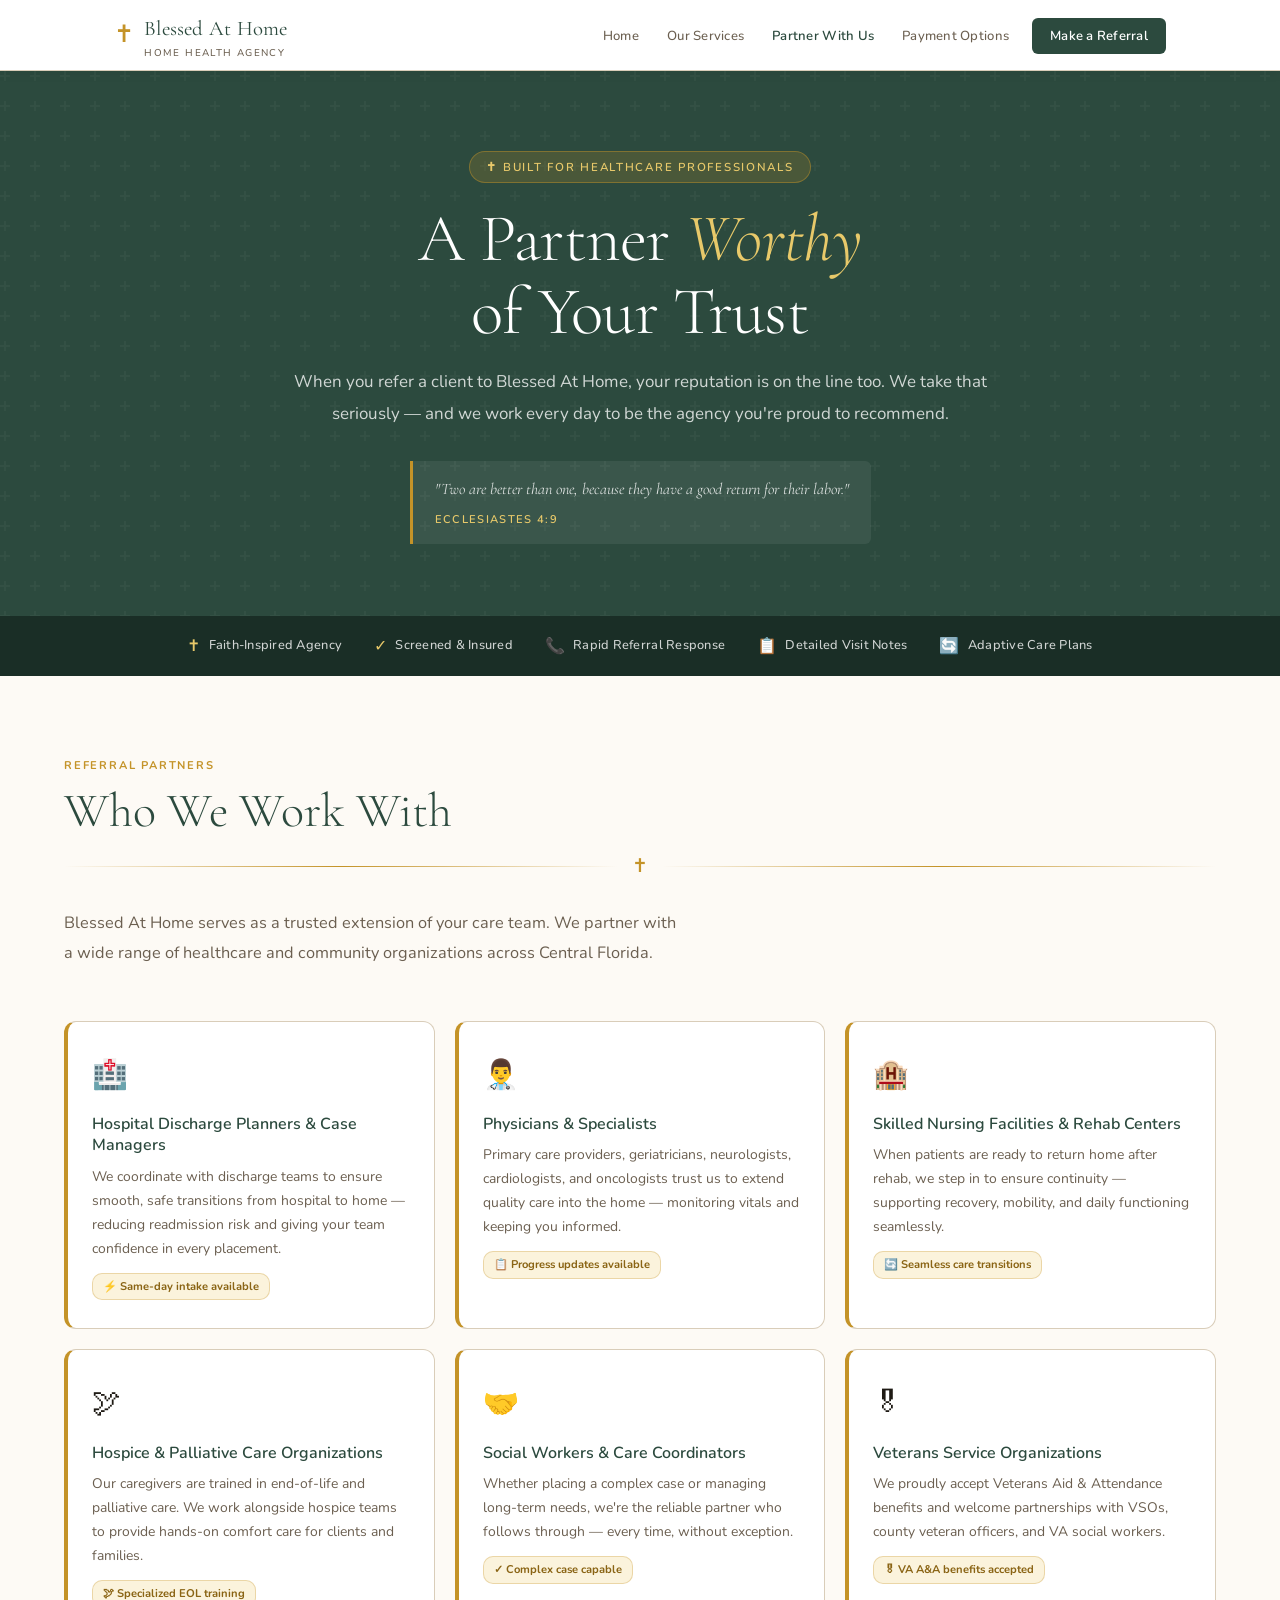
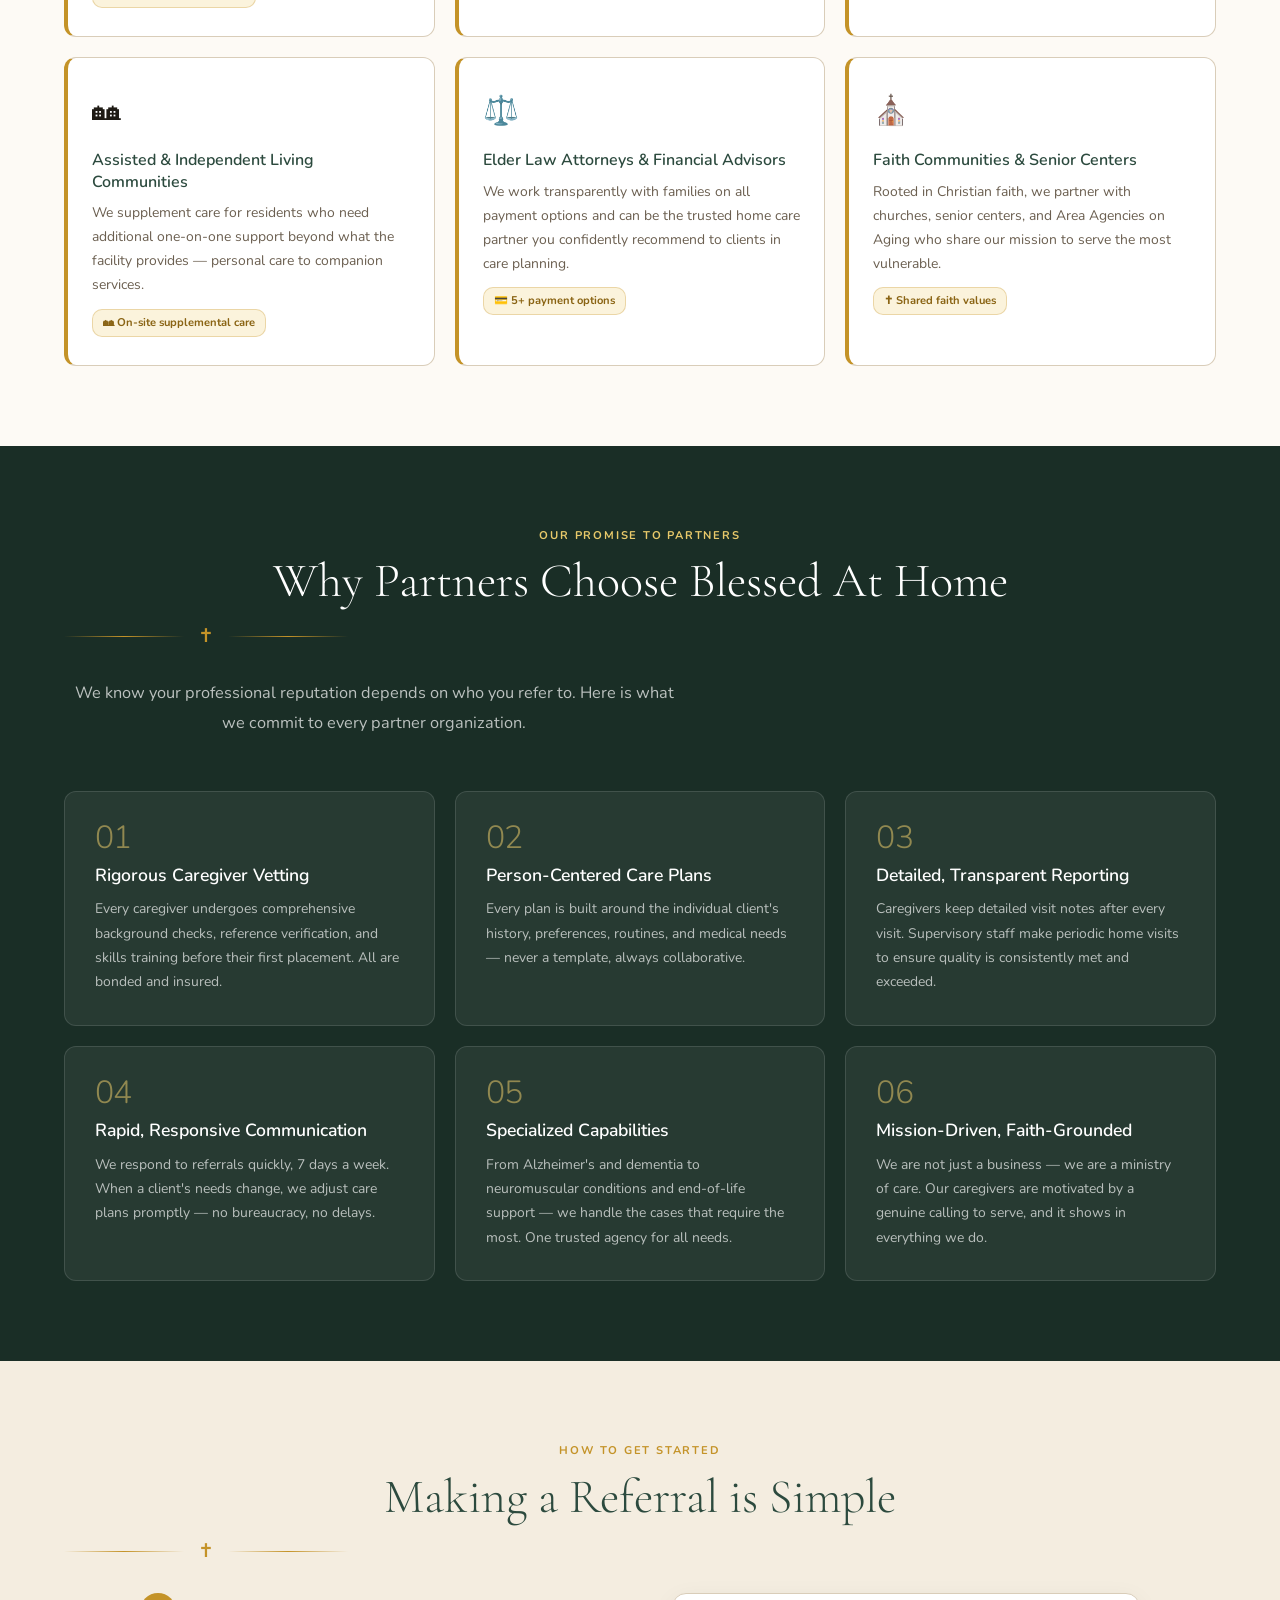
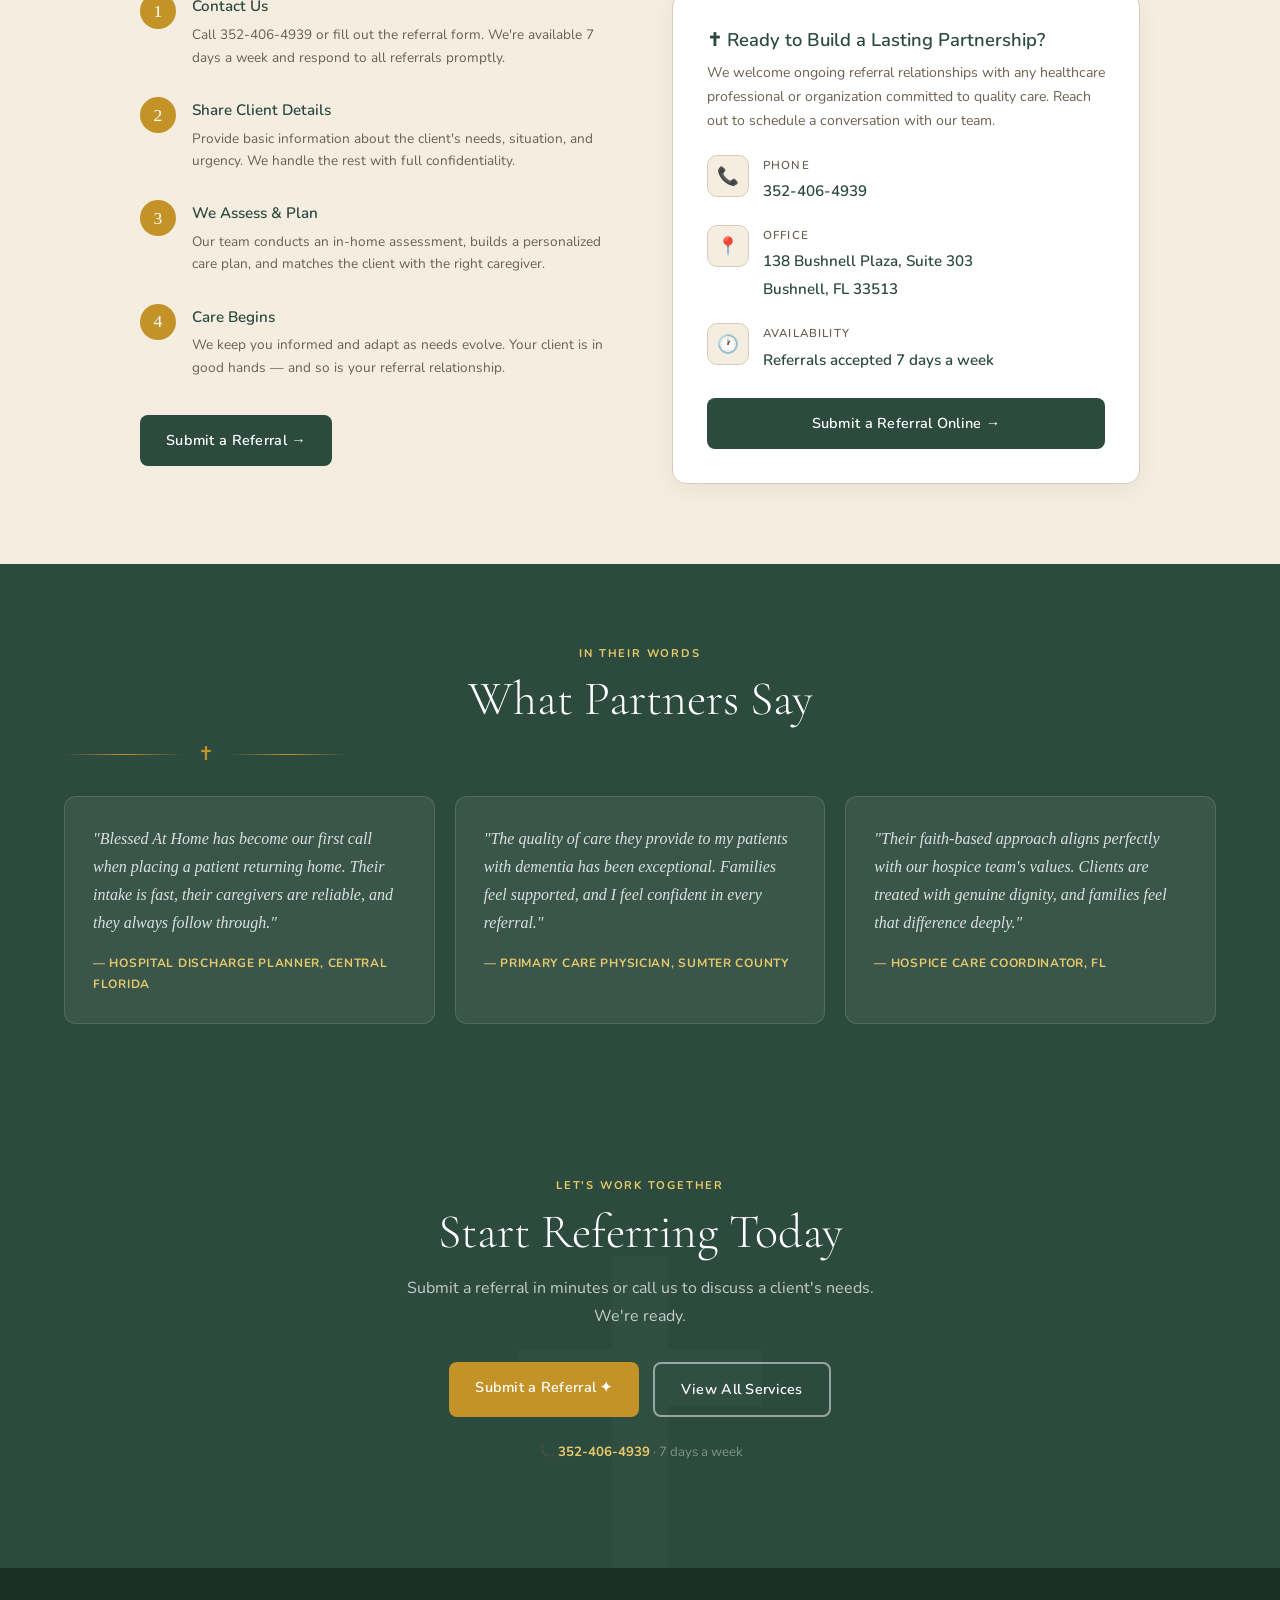
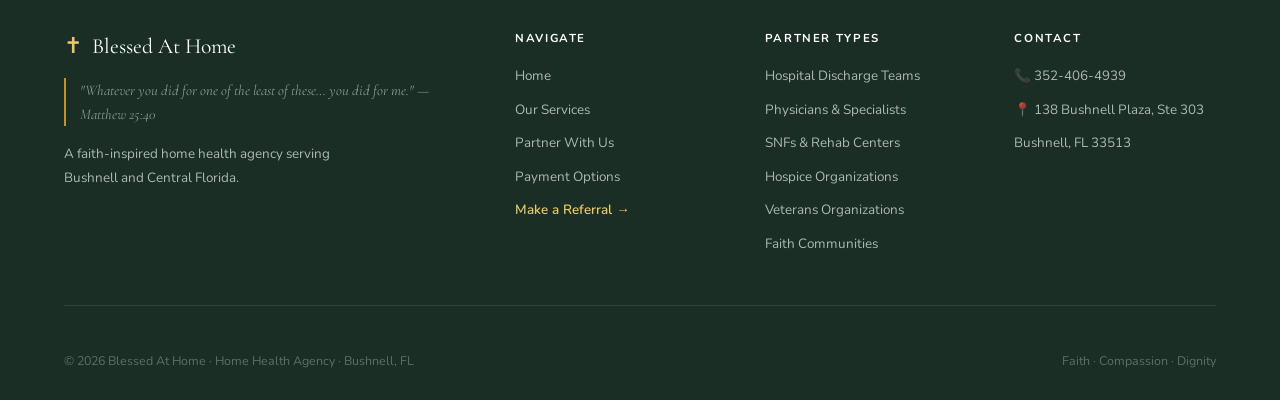
==== partners.html @ 4eb8cc17 "Initial commit — Blessed At Home B2B website 5-page faith-inspired home health agency site with shar" ====
<!DOCTYPE html>
<html lang="en">
<head>
  <meta charset="UTF-8" />
  <meta name="viewport" content="width=device-width, initial-scale=1.0" />
  <title>Partner With Us | Blessed At Home</title>
  <link rel="stylesheet" href="site.css" />
  <style>
    .partner-grid {
      display: grid;
      grid-template-columns: repeat(auto-fill, minmax(280px, 1fr));
      gap: 20px;
      max-width: 1180px;
      margin: 0 auto;
    }
    .partner-card {
      background: var(--white);
      border-radius: 12px;
      padding: 28px 24px;
      border: 1px solid var(--border);
      border-left: 4px solid var(--gold);
      transition: border-color 0.2s, box-shadow 0.25s, transform 0.18s;
    }
    .partner-card:hover {
      border-left-color: var(--forest);
      box-shadow: 0 10px 30px rgba(44,74,62,0.1);
      transform: translateY(-2px);
    }
    .partner-card .pt-icon { font-size: 1.8rem; margin-bottom: 14px; }
    .partner-card h3 { color: var(--forest); margin-bottom: 8px; font-size: 1rem; font-family: 'Nunito', sans-serif; font-weight: 600; }
    .partner-card p { font-size: 0.87rem; color: var(--muted); line-height: 1.72; }
    .partner-card .badge {
      display: inline-block;
      background: var(--gold-bg);
      border: 1px solid rgba(196,147,40,0.3);
      color: #8a6414;
      font-size: 0.7rem;
      font-weight: 700;
      padding: 3px 10px;
      border-radius: 10px;
      margin-top: 12px;
      font-family: 'Nunito', sans-serif;
    }
    .promise-grid {
      display: grid;
      grid-template-columns: repeat(auto-fill, minmax(280px, 1fr));
      gap: 20px;
      max-width: 1180px;
      margin: 0 auto;
    }
    .how-layout {
      display: grid;
      grid-template-columns: 1fr 1fr;
      gap: 64px;
      align-items: start;
      max-width: 1000px;
      margin: 0 auto;
    }
    .how-step {
      display: flex;
      gap: 16px;
      margin-bottom: 28px;
    }
    .step-num {
      width: 36px;
      height: 36px;
      background: var(--gold);
      border-radius: 50%;
      display: flex;
      align-items: center;
      justify-content: center;
      font-family: 'Playfair Display', serif;
      font-size: 1.1rem;
      color: var(--white);
      flex-shrink: 0;
    }
    .how-step h4 { font-family: 'Nunito', sans-serif; color: var(--forest); font-size: 0.95rem; font-weight: 600; margin-bottom: 4px; }
    .how-step p { font-size: 0.85rem; color: var(--muted); line-height: 1.65; }
    .contact-panel {
      background: var(--white);
      border-radius: 14px;
      padding: 34px;
      border: 1px solid var(--border);
      box-shadow: 0 6px 24px rgba(30,26,20,0.06);
    }
    .contact-panel h3 { color: var(--forest); font-size: 1.15rem; margin-bottom: 8px; }
    .contact-panel p { font-size: 0.88rem; color: var(--muted); margin-bottom: 22px; line-height: 1.7; }
    .testimonial-grid {
      display: grid;
      grid-template-columns: repeat(auto-fill, minmax(290px, 1fr));
      gap: 20px;
      max-width: 1180px;
      margin: 0 auto;
    }
    .t-card {
      background: rgba(255,255,255,0.07);
      border: 1px solid rgba(255,255,255,0.12);
      border-radius: 12px;
      padding: 28px;
    }
    .t-card .t-quote {
      font-family: 'Playfair Display', serif;
      font-style: italic;
      font-size: 1rem;
      color: rgba(255,255,255,0.82);
      line-height: 1.75;
      margin-bottom: 16px;
    }
    .t-card .t-attr { font-size: 0.75rem; color: var(--gold-lt); font-weight: 700; letter-spacing: 0.06em; text-transform: uppercase; font-family: 'Nunito', sans-serif; }
    @media(max-width:720px){ .how-layout { grid-template-columns: 1fr; gap: 36px; } }
    @media(max-width:680px){
      .partner-grid { grid-template-columns: 1fr; }
      .promise-grid { grid-template-columns: 1fr; }
      .testimonial-grid { grid-template-columns: 1fr; }
      .contact-panel { padding: 24px 20px; }
    }
  </style>
</head>
<body>

<nav class="site-nav">
  <div class="nav-inner">
    <a href="index.html" class="nav-logo">
      <span class="cross-mark">✝</span>
      <div>Blessed At Home<span class="logo-tagline">Home Health Agency</span></div>
    </a>
    <ul class="nav-links" id="navMenu">
      <li><a href="index.html">Home</a></li>
      <li><a href="services.html">Our Services</a></li>
      <li><a href="partners.html" class="active">Partner With Us</a></li>
      <li><a href="payment.html">Payment Options</a></li>
      <li><a href="referral.html" class="nav-cta">Make a Referral</a></li>
    </ul>
    <button class="nav-toggle" id="navToggle" aria-label="Toggle menu">
      <span></span><span></span><span></span>
    </button>
  </div>
</nav>
<script>
  document.getElementById('navToggle').addEventListener('click', function() {
    var menu = document.getElementById('navMenu');
    menu.classList.toggle('mobile-open');
    this.classList.toggle('open');
    document.body.style.overflow = menu.classList.contains('mobile-open') ? 'hidden' : '';
  });
</script>

<div class="page-hero">
  <div class="page-hero-inner">
    <div class="eyebrow">✝ Built for Healthcare Professionals</div>
    <h1>A Partner <em>Worthy</em><br/>of Your Trust</h1>
    <p class="lead">When you refer a client to Blessed At Home, your reputation is on the line too. We take that seriously — and we work every day to be the agency you're proud to recommend.</p>
    <div class="hero-scripture">
      "Two are better than one, because they have a good return for their labor."
      <cite>Ecclesiastes 4:9</cite>
    </div>
  </div>
</div>

<div class="trust-bar">
  <div class="trust-item"><span class="trust-dot">✝</span> Faith-Inspired Agency</div>
  <div class="trust-item"><span class="trust-dot">✓</span> Screened &amp; Insured</div>
  <div class="trust-item"><span class="trust-dot">📞</span> Rapid Referral Response</div>
  <div class="trust-item"><span class="trust-dot">📋</span> Detailed Visit Notes</div>
  <div class="trust-item"><span class="trust-dot">🔄</span> Adaptive Care Plans</div>
</div>

<!-- WHO WE PARTNER WITH -->
<section class="section section-cream">
  <div class="section-inner" style="max-width:1180px;margin:0 auto;">
    <div class="eyebrow-label">Referral Partners</div>
    <h2 style="color:var(--forest)">Who We Work With</h2>
    <div class="faith-rule"><span>✝</span></div>
    <p class="section-intro">Blessed At Home serves as a trusted extension of your care team. We partner with a wide range of healthcare and community organizations across Central Florida.</p>
  </div>
  <div class="partner-grid">
    <div class="partner-card">
      <div class="pt-icon">🏥</div>
      <h3>Hospital Discharge Planners &amp; Case Managers</h3>
      <p>We coordinate with discharge teams to ensure smooth, safe transitions from hospital to home — reducing readmission risk and giving your team confidence in every placement.</p>
      <span class="badge">⚡ Same-day intake available</span>
    </div>
    <div class="partner-card">
      <div class="pt-icon">👨‍⚕️</div>
      <h3>Physicians &amp; Specialists</h3>
      <p>Primary care providers, geriatricians, neurologists, cardiologists, and oncologists trust us to extend quality care into the home — monitoring vitals and keeping you informed.</p>
      <span class="badge">📋 Progress updates available</span>
    </div>
    <div class="partner-card">
      <div class="pt-icon">🏨</div>
      <h3>Skilled Nursing Facilities &amp; Rehab Centers</h3>
      <p>When patients are ready to return home after rehab, we step in to ensure continuity — supporting recovery, mobility, and daily functioning seamlessly.</p>
      <span class="badge">🔄 Seamless care transitions</span>
    </div>
    <div class="partner-card">
      <div class="pt-icon">🕊</div>
      <h3>Hospice &amp; Palliative Care Organizations</h3>
      <p>Our caregivers are trained in end-of-life and palliative care. We work alongside hospice teams to provide hands-on comfort care for clients and families.</p>
      <span class="badge">🕊 Specialized EOL training</span>
    </div>
    <div class="partner-card">
      <div class="pt-icon">🤝</div>
      <h3>Social Workers &amp; Care Coordinators</h3>
      <p>Whether placing a complex case or managing long-term needs, we're the reliable partner who follows through — every time, without exception.</p>
      <span class="badge">✓ Complex case capable</span>
    </div>
    <div class="partner-card">
      <div class="pt-icon">🎖</div>
      <h3>Veterans Service Organizations</h3>
      <p>We proudly accept Veterans Aid &amp; Attendance benefits and welcome partnerships with VSOs, county veteran officers, and VA social workers.</p>
      <span class="badge">🎖 VA A&amp;A benefits accepted</span>
    </div>
    <div class="partner-card">
      <div class="pt-icon">🏘</div>
      <h3>Assisted &amp; Independent Living Communities</h3>
      <p>We supplement care for residents who need additional one-on-one support beyond what the facility provides — personal care to companion services.</p>
      <span class="badge">🏘 On-site supplemental care</span>
    </div>
    <div class="partner-card">
      <div class="pt-icon">⚖️</div>
      <h3>Elder Law Attorneys &amp; Financial Advisors</h3>
      <p>We work transparently with families on all payment options and can be the trusted home care partner you confidently recommend to clients in care planning.</p>
      <span class="badge">💳 5+ payment options</span>
    </div>
    <div class="partner-card">
      <div class="pt-icon">⛪</div>
      <h3>Faith Communities &amp; Senior Centers</h3>
      <p>Rooted in Christian faith, we partner with churches, senior centers, and Area Agencies on Aging who share our mission to serve the most vulnerable.</p>
      <span class="badge">✝ Shared faith values</span>
    </div>
  </div>
</section>

<!-- WHY PARTNER -->
<section class="section section-dark">
  <div class="section-inner">
    <div class="eyebrow-label center">Our Promise to Partners</div>
    <h2 style="text-align:center;">Why Partners Choose Blessed At Home</h2>
    <div class="faith-rule center"><span>✝</span></div>
    <p class="section-intro center">We know your professional reputation depends on who you refer to. Here is what we commit to every partner organization.</p>
    <div class="promise-grid">
      <div class="dark-card"><div class="num">01</div><h3>Rigorous Caregiver Vetting</h3><p>Every caregiver undergoes comprehensive background checks, reference verification, and skills training before their first placement. All are bonded and insured.</p></div>
      <div class="dark-card"><div class="num">02</div><h3>Person-Centered Care Plans</h3><p>Every plan is built around the individual client's history, preferences, routines, and medical needs — never a template, always collaborative.</p></div>
      <div class="dark-card"><div class="num">03</div><h3>Detailed, Transparent Reporting</h3><p>Caregivers keep detailed visit notes after every visit. Supervisory staff make periodic home visits to ensure quality is consistently met and exceeded.</p></div>
      <div class="dark-card"><div class="num">04</div><h3>Rapid, Responsive Communication</h3><p>We respond to referrals quickly, 7 days a week. When a client's needs change, we adjust care plans promptly — no bureaucracy, no delays.</p></div>
      <div class="dark-card"><div class="num">05</div><h3>Specialized Capabilities</h3><p>From Alzheimer's and dementia to neuromuscular conditions and end-of-life support — we handle the cases that require the most. One trusted agency for all needs.</p></div>
      <div class="dark-card"><div class="num">06</div><h3>Mission-Driven, Faith-Grounded</h3><p>We are not just a business — we are a ministry of care. Our caregivers are motivated by a genuine calling to serve, and it shows in everything we do.</p></div>
    </div>
  </div>
</section>

<!-- HOW TO GET STARTED -->
<section class="section section-linen">
  <div class="section-inner">
    <div class="eyebrow-label center">How to Get Started</div>
    <h2 style="color:var(--forest);text-align:center;">Making a Referral is Simple</h2>
    <div class="faith-rule center"><span>✝</span></div>
    <div class="how-layout">
      <div>
        <div class="how-step">
          <div class="step-num">1</div>
          <div><h4>Contact Us</h4><p>Call 352-406-4939 or fill out the referral form. We're available 7 days a week and respond to all referrals promptly.</p></div>
        </div>
        <div class="how-step">
          <div class="step-num">2</div>
          <div><h4>Share Client Details</h4><p>Provide basic information about the client's needs, situation, and urgency. We handle the rest with full confidentiality.</p></div>
        </div>
        <div class="how-step">
          <div class="step-num">3</div>
          <div><h4>We Assess &amp; Plan</h4><p>Our team conducts an in-home assessment, builds a personalized care plan, and matches the client with the right caregiver.</p></div>
        </div>
        <div class="how-step">
          <div class="step-num">4</div>
          <div><h4>Care Begins</h4><p>We keep you informed and adapt as needs evolve. Your client is in good hands — and so is your referral relationship.</p></div>
        </div>
        <a href="referral.html" class="btn btn-forest" style="margin-top:8px;">Submit a Referral →</a>
      </div>
      <div class="contact-panel">
        <h3>✝ Ready to Build a Lasting Partnership?</h3>
        <p>We welcome ongoing referral relationships with any healthcare professional or organization committed to quality care. Reach out to schedule a conversation with our team.</p>
        <div class="contact-detail">
          <div class="contact-icon">📞</div>
          <div><strong>Phone</strong><span>352-406-4939</span></div>
        </div>
        <div class="contact-detail">
          <div class="contact-icon">📍</div>
          <div><strong>Office</strong><span>138 Bushnell Plaza, Suite 303<br/>Bushnell, FL 33513</span></div>
        </div>
        <div class="contact-detail">
          <div class="contact-icon">🕐</div>
          <div><strong>Availability</strong><span>Referrals accepted 7 days a week</span></div>
        </div>
        <div style="margin-top:24px;">
          <a href="referral.html" class="btn btn-forest" style="width:100%;text-align:center;display:block;">Submit a Referral Online →</a>
        </div>
      </div>
    </div>
  </div>
</section>

<!-- TESTIMONIALS -->
<section class="section section-forest">
  <div class="section-inner">
    <div class="eyebrow-label center">In Their Words</div>
    <h2 style="text-align:center;">What Partners Say</h2>
    <div class="faith-rule center"><span>✝</span></div>
    <div class="testimonial-grid">
      <div class="t-card">
        <div class="t-quote">"Blessed At Home has become our first call when placing a patient returning home. Their intake is fast, their caregivers are reliable, and they always follow through."</div>
        <div class="t-attr">— Hospital Discharge Planner, Central Florida</div>
      </div>
      <div class="t-card">
        <div class="t-quote">"The quality of care they provide to my patients with dementia has been exceptional. Families feel supported, and I feel confident in every referral."</div>
        <div class="t-attr">— Primary Care Physician, Sumter County</div>
      </div>
      <div class="t-card">
        <div class="t-quote">"Their faith-based approach aligns perfectly with our hospice team's values. Clients are treated with genuine dignity, and families feel that difference deeply."</div>
        <div class="t-attr">— Hospice Care Coordinator, FL</div>
      </div>
    </div>
  </div>
</section>

<div class="cta-banner">
  <div class="eyebrow-label">Let's Work Together</div>
  <h2>Start Referring Today</h2>
  <p>Submit a referral in minutes or call us to discuss a client's needs. We're ready.</p>
  <div class="cta-actions">
    <a href="referral.html" class="btn btn-gold">Submit a Referral ✦</a>
    <a href="services.html" class="btn btn-outline-white">View All Services</a>
  </div>
  <p style="color:rgba(255,255,255,0.4);font-size:0.83rem;margin-top:24px;position:relative;">📞 <strong style="color:var(--gold-lt);">352-406-4939</strong> · 7 days a week</p>
</div>

<footer class="site-footer">
  <div class="footer-inner">
    <div class="footer-top">
      <div class="footer-brand">
        <div class="logo"><span class="cross">✝</span> Blessed At Home</div>
        <div class="footer-verse">"Whatever you did for one of the least of these… you did for me." — Matthew 25:40</div>
        <p>A faith-inspired home health agency serving Bushnell and Central Florida.</p>
      </div>
      <div class="footer-col"><h4>Navigate</h4><ul>
        <li><a href="index.html">Home</a></li><li><a href="services.html">Our Services</a></li>
        <li><a href="partners.html">Partner With Us</a></li><li><a href="payment.html">Payment Options</a></li>
        <li><a href="referral.html" class="highlight">Make a Referral →</a></li>
      </ul></div>
      <div class="footer-col"><h4>Partner Types</h4><ul>
        <li>Hospital Discharge Teams</li><li>Physicians &amp; Specialists</li>
        <li>SNFs &amp; Rehab Centers</li><li>Hospice Organizations</li>
        <li>Veterans Organizations</li><li>Faith Communities</li>
      </ul></div>
      <div class="footer-col"><h4>Contact</h4><ul>
        <li>📞 352-406-4939</li><li>📍 138 Bushnell Plaza, Ste 303</li><li>Bushnell, FL 33513</li>
      </ul></div>
    </div>
    <div class="footer-bottom">
      <span>© 2026 Blessed At Home · Home Health Agency · Bushnell, FL</span>
      <span>Faith · Compassion · Dignity</span>
    </div>
  </div>
</footer>
</body>
</html>
---- site.css ----
/* ═══════════════════════════════════════════
   BLESSED AT HOME — Redesigned Stylesheet
   Warm · Faith-Inspired · Inviting
═══════════════════════════════════════════ */

@import url('https://fonts.googleapis.com/css2?family=Cormorant+Garamond:ital,wght@0,300;0,400;0,500;0,600;1,300;1,400;1,500&family=Nunito:wght@300;400;500;600;700&display=swap');

/* ── Palette ── */
:root {
  --forest:   #2C4A3E;   /* deep sage green – primary */
  --forest-dk:#1A2E26;   /* darker forest */
  --forest-lt:#3D6456;   /* lighter forest */
  --gold:     #C49328;   /* warm gold */
  --gold-lt:  #E8C96A;   /* light gold */
  --gold-bg:  #FBF3DC;   /* gold tint bg */
  --cream:    #FDFAF5;   /* warm white */
  --linen:    #F4EDE0;   /* warm linen */
  --sand:     #EAE0D0;   /* warm sand */
  --text:     #1E1A14;   /* warm near-black */
  --muted:    #6B5F50;   /* warm muted brown */
  --border:   #D9CDB9;   /* warm border */
  --white:    #FFFFFF;
}

/* ── Reset ── */
*, *::before, *::after { box-sizing: border-box; margin: 0; padding: 0; }
html { scroll-behavior: smooth; }
body {
  font-family: 'Nunito', 'Helvetica Neue', Arial, sans-serif;
  color: var(--text);
  background: var(--cream);
  line-height: 1.75;
  -webkit-font-smoothing: antialiased;
}
a { text-decoration: none; color: inherit; }
img { max-width: 100%; display: block; }
ul { list-style: none; }

/* ── Type Scale ── */
.serif, h1, h2, h3.serif {
  font-family: 'Cormorant Garamond', 'Georgia', serif;
  font-weight: 300;
  font-feature-settings: "liga" 1, "kern" 1;
}
h1 { font-size: clamp(2.6rem, 5.5vw, 4.2rem); line-height: 1.08; letter-spacing: -0.01em; }
h2 { font-size: clamp(2rem, 3.8vw, 3rem); line-height: 1.12; }
h3 { font-size: 1.1rem; font-weight: 600; line-height: 1.35; }

/* ── Faith Divider ── */
.faith-rule {
  display: flex;
  align-items: center;
  gap: 14px;
  margin: 18px 0 32px;
}
.faith-rule::before,
.faith-rule::after {
  content: '';
  flex: 1;
  height: 1px;
  background: linear-gradient(to right, transparent, var(--gold), transparent);
}
.faith-rule.center::before,
.faith-rule.center::after {
  max-width: 120px;
}
.faith-rule span {
  font-family: 'Cormorant Garamond', serif;
  color: var(--gold);
  font-size: 1.2rem;
  line-height: 1;
  flex-shrink: 0;
}

/* ══════════════════════════════════════
   NAVIGATION
══════════════════════════════════════ */
.site-nav {
  position: sticky;
  top: 0;
  z-index: 200;
  background: var(--white);
  border-bottom: 1px solid var(--border);
  box-shadow: 0 1px 12px rgba(30,26,20,0.08);
}
.nav-inner {
  max-width: 1180px;
  margin: 0 auto;
  padding: 0 5%;
  height: 70px;
  display: flex;
  align-items: center;
  justify-content: space-between;
}
.nav-logo {
  display: flex;
  align-items: center;
  gap: 10px;
  font-family: 'Cormorant Garamond', serif;
  font-size: 1.3rem;
  color: var(--forest);
  letter-spacing: 0.01em;
}
.nav-logo .cross-mark {
  color: var(--gold);
  font-size: 1.5rem;
  line-height: 1;
}
.nav-logo .logo-tagline {
  display: block;
  font-family: 'Nunito', sans-serif;
  font-size: 0.62rem;
  font-weight: 500;
  color: var(--muted);
  letter-spacing: 0.14em;
  text-transform: uppercase;
  line-height: 1;
  margin-top: 2px;
}
.nav-links {
  display: flex;
  align-items: center;
  gap: 2px;
}
.nav-links a {
  font-family: 'Nunito', sans-serif;
  font-size: 0.82rem;
  font-weight: 500;
  color: var(--muted);
  letter-spacing: 0.02em;
  padding: 8px 13px;
  border-radius: 6px;
  transition: color 0.2s, background 0.2s;
}
.nav-links a:hover { color: var(--forest); background: var(--linen); }
.nav-links a.active { color: var(--forest); font-weight: 600; }
.nav-cta {
  background: var(--forest) !important;
  color: var(--white) !important;
  padding: 9px 18px !important;
  border-radius: 6px !important;
  margin-left: 8px;
  font-weight: 600 !important;
}
.nav-cta:hover { background: var(--forest-dk) !important; }

/* ══════════════════════════════════════
   PAGE HEROES
══════════════════════════════════════ */
.page-hero {
  background: var(--forest);
  color: var(--white);
  padding: 80px 5% 72px;
  text-align: center;
  position: relative;
  overflow: hidden;
}
.page-hero::after {
  content: '';
  position: absolute;
  inset: 0;
  background: url("data:image/svg+xml,%3Csvg width='60' height='60' viewBox='0 0 60 60' xmlns='http://www.w3.org/2000/svg'%3E%3Cg fill='none' fill-rule='evenodd'%3E%3Cg fill='%23ffffff' fill-opacity='0.03'%3E%3Cpath d='M36 34v-4h-2v4h-4v2h4v4h2v-4h4v-2h-4zm0-30V0h-2v4h-4v2h4v4h2V6h4V4h-4zM6 34v-4H4v4H0v2h4v4h2v-4h4v-2H6zM6 4V0H4v4H0v2h4v4h2V6h4V4H6z'/%3E%3C/g%3E%3C/g%3E%3C/svg%3E");
  pointer-events: none;
}
.page-hero-inner { position: relative; z-index: 1; max-width: 760px; margin: 0 auto; }
.page-hero .eyebrow {
  display: inline-block;
  background: rgba(196,147,40,0.2);
  border: 1px solid rgba(196,147,40,0.45);
  color: var(--gold-lt);
  font-family: 'Nunito', sans-serif;
  font-size: 0.72rem;
  font-weight: 600;
  letter-spacing: 0.15em;
  text-transform: uppercase;
  padding: 5px 16px;
  border-radius: 20px;
  margin-bottom: 20px;
}
.page-hero h1 { color: var(--white); margin-bottom: 18px; }
.page-hero h1 em { font-style: italic; color: var(--gold-lt); }
.page-hero .lead {
  font-size: 1.06rem;
  color: rgba(255,255,255,0.78);
  line-height: 1.85;
  margin-bottom: 32px;
}
.hero-scripture {
  display: inline-block;
  background: rgba(255,255,255,0.07);
  border-left: 3px solid var(--gold);
  padding: 14px 22px;
  border-radius: 0 6px 6px 0;
  font-family: 'Cormorant Garamond', serif;
  font-style: italic;
  font-size: 1rem;
  color: rgba(255,255,255,0.82);
  text-align: left;
  max-width: 520px;
  margin: 0 auto;
}
.hero-scripture cite {
  display: block;
  font-style: normal;
  font-family: 'Nunito', sans-serif;
  font-size: 0.7rem;
  font-weight: 600;
  letter-spacing: 0.12em;
  text-transform: uppercase;
  color: var(--gold-lt);
  margin-top: 7px;
}

/* ══════════════════════════════════════
   TRUST BAR
══════════════════════════════════════ */
.trust-bar {
  background: var(--forest-dk);
  padding: 16px 5%;
  display: flex;
  align-items: center;
  justify-content: center;
  gap: 32px;
  flex-wrap: wrap;
}
.trust-item {
  display: flex;
  align-items: center;
  gap: 8px;
  font-family: 'Nunito', sans-serif;
  font-size: 0.8rem;
  font-weight: 500;
  color: rgba(255,255,255,0.8);
  letter-spacing: 0.02em;
}
.trust-dot { color: var(--gold-lt); font-size: 1rem; }

/* ══════════════════════════════════════
   SECTIONS
══════════════════════════════════════ */
.section { padding: 80px 5%; }
.section-inner { max-width: 1180px; margin: 0 auto; }
.section-cream { background: var(--cream); }
.section-linen { background: var(--linen); }
.section-sand  { background: var(--sand); }
.section-forest {
  background: var(--forest);
  color: var(--white);
}
.section-dark {
  background: var(--forest-dk);
  color: var(--white);
}
.section-gold-bg { background: var(--gold-bg); }

.eyebrow-label {
  font-family: 'Nunito', sans-serif;
  font-size: 0.7rem;
  font-weight: 700;
  text-transform: uppercase;
  letter-spacing: 0.16em;
  color: var(--gold);
  margin-bottom: 10px;
}
.section-forest .eyebrow-label,
.section-dark .eyebrow-label { color: var(--gold-lt); }
.section-forest h2 { color: var(--white); }
.section-dark h2 { color: var(--white); }
.section-intro {
  font-size: 1.02rem;
  color: var(--muted);
  max-width: 620px;
  line-height: 1.85;
  margin-bottom: 52px;
}
.section-forest .section-intro,
.section-dark .section-intro { color: rgba(255,255,255,0.7); }
.center { text-align: center; }
.center .section-intro { margin-left: auto; margin-right: auto; }

/* ── Scripture Callout ── */
.scripture-block {
  background: var(--white);
  border-radius: 12px;
  border: 1px solid var(--border);
  border-top: 4px solid var(--gold);
  padding: 40px 44px;
  text-align: center;
  max-width: 680px;
  margin: 0 auto;
  box-shadow: 0 4px 24px rgba(30,26,20,0.05);
}
.scripture-block .qmark {
  font-family: 'Cormorant Garamond', serif;
  font-size: 5rem;
  color: var(--gold);
  opacity: 0.35;
  line-height: 0.6;
  display: block;
  margin-bottom: 16px;
}
.scripture-block blockquote {
  font-family: 'Cormorant Garamond', serif;
  font-size: 1.35rem;
  font-style: italic;
  color: var(--forest);
  line-height: 1.65;
  margin-bottom: 14px;
}
.scripture-block cite {
  font-family: 'Nunito', sans-serif;
  font-size: 0.72rem;
  font-weight: 700;
  letter-spacing: 0.14em;
  text-transform: uppercase;
  color: var(--gold);
}

/* ══════════════════════════════════════
   CARDS
══════════════════════════════════════ */
/* Standard card */
.card {
  background: var(--white);
  border-radius: 12px;
  padding: 28px 24px;
  border: 1px solid var(--border);
  transition: box-shadow 0.25s, transform 0.2s;
}
.card:hover {
  box-shadow: 0 12px 36px rgba(30,26,20,0.1);
  transform: translateY(-3px);
}
.card .card-icon { font-size: 1.7rem; margin-bottom: 16px; }
.card h3 { color: var(--forest); margin-bottom: 10px; }
.card p { font-size: 0.88rem; color: var(--muted); line-height: 1.72; }

/* Feature card with left accent */
.feature-card {
  background: var(--white);
  border-radius: 12px;
  padding: 28px 24px;
  border: 1px solid var(--border);
  border-left: 4px solid var(--gold);
  transition: border-color 0.2s, box-shadow 0.25s, transform 0.2s;
}
.feature-card:hover {
  border-left-color: var(--forest);
  box-shadow: 0 8px 28px rgba(30,26,20,0.09);
  transform: translateY(-2px);
}
.feature-card .card-icon { font-size: 1.5rem; margin-bottom: 14px; }
.feature-card h3 { color: var(--forest); margin-bottom: 8px; font-size: 1rem; }
.feature-card p { font-size: 0.87rem; color: var(--muted); line-height: 1.7; }
.feature-card .tag {
  display: inline-block;
  background: var(--linen);
  color: var(--forest);
  font-size: 0.7rem;
  font-weight: 600;
  padding: 3px 10px;
  border-radius: 10px;
  margin-top: 12px;
  letter-spacing: 0.03em;
}

/* Dark card */
.dark-card {
  background: rgba(255,255,255,0.06);
  border: 1px solid rgba(255,255,255,0.12);
  border-radius: 12px;
  padding: 30px;
}
.dark-card .num {
  font-family: 'Cormorant Garamond', serif;
  font-size: 2.5rem;
  color: var(--gold-lt);
  opacity: 0.4;
  line-height: 1;
  margin-bottom: 10px;
}
.dark-card h3 { color: var(--white); margin-bottom: 10px; }
.dark-card p { font-size: 0.87rem; color: rgba(255,255,255,0.68); line-height: 1.75; }

/* Service tile */
.svc-tile {
  background: var(--white);
  border-radius: 10px;
  padding: 24px 20px;
  border: 1px solid var(--border);
  transition: box-shadow 0.2s, transform 0.2s;
  text-decoration: none;
  display: block;
}
.svc-tile:hover {
  box-shadow: 0 8px 24px rgba(44,74,62,0.12);
  transform: translateY(-2px);
}
.svc-tile .icon { font-size: 1.5rem; margin-bottom: 10px; }
.svc-tile h3 {
  font-family: 'Nunito', sans-serif;
  font-size: 0.88rem;
  font-weight: 600;
  color: var(--forest);
  margin-bottom: 0;
}

/* ══════════════════════════════════════
   PROCESS STEPS
══════════════════════════════════════ */
.process-row {
  display: grid;
  grid-template-columns: repeat(auto-fit, minmax(180px, 1fr));
  gap: 0;
}
.process-step {
  text-align: center;
  padding: 28px 20px;
  position: relative;
}
.process-step::after {
  content: '→';
  position: absolute;
  right: -10px;
  top: 34px;
  font-size: 1.3rem;
  color: var(--gold);
  opacity: 0.6;
}
.process-step:last-child::after { display: none; }
.step-circle {
  width: 60px;
  height: 60px;
  background: var(--forest);
  border: 3px solid var(--gold);
  border-radius: 50%;
  display: flex;
  align-items: center;
  justify-content: center;
  margin: 0 auto 16px;
  font-size: 1.3rem;
  color: var(--white);
}
.process-step h3 { font-family: 'Nunito', sans-serif; font-size: 0.9rem; color: var(--forest); margin-bottom: 7px; }
.process-step p { font-size: 0.82rem; color: var(--muted); line-height: 1.65; }

/* ══════════════════════════════════════
   BUTTONS
══════════════════════════════════════ */
.btn {
  display: inline-block;
  padding: 13px 26px;
  border-radius: 8px;
  font-family: 'Nunito', sans-serif;
  font-size: 0.9rem;
  font-weight: 600;
  letter-spacing: 0.02em;
  transition: all 0.2s;
  cursor: pointer;
  border: none;
}
.btn:hover { transform: translateY(-1px); }
.btn-forest { background: var(--forest); color: var(--white); }
.btn-forest:hover { background: var(--forest-dk); box-shadow: 0 4px 18px rgba(44,74,62,0.35); color: var(--white); }
.btn-gold { background: var(--gold); color: var(--white); }
.btn-gold:hover { background: #a87c20; box-shadow: 0 4px 18px rgba(196,147,40,0.35); color: var(--white); }
.btn-outline-forest {
  border: 2px solid var(--forest);
  color: var(--forest);
  background: transparent;
}
.btn-outline-forest:hover { background: var(--forest); color: var(--white); }
.btn-outline-white {
  border: 2px solid rgba(255,255,255,0.5);
  color: var(--white);
  background: transparent;
}
.btn-outline-white:hover { border-color: var(--white); background: rgba(255,255,255,0.1); }

/* ══════════════════════════════════════
   FORMS
══════════════════════════════════════ */
.form-panel {
  background: var(--white);
  border-radius: 16px;
  padding: 40px;
  border: 1px solid var(--border);
  box-shadow: 0 8px 32px rgba(30,26,20,0.08);
}
.form-panel h3 {
  font-family: 'Cormorant Garamond', serif;
  color: var(--forest);
  font-size: 1.6rem;
  margin-bottom: 6px;
}
.form-sub { font-size: 0.87rem; color: var(--muted); margin-bottom: 28px; }
.form-row { display: grid; grid-template-columns: 1fr 1fr; gap: 16px; }
.form-group { margin-bottom: 18px; }
.form-group label {
  display: block;
  font-family: 'Nunito', sans-serif;
  font-size: 0.73rem;
  font-weight: 700;
  text-transform: uppercase;
  letter-spacing: 0.1em;
  color: var(--forest);
  margin-bottom: 6px;
}
.form-group input,
.form-group select,
.form-group textarea {
  width: 100%;
  padding: 11px 15px;
  border: 1.5px solid var(--border);
  border-radius: 8px;
  font-family: 'Nunito', sans-serif;
  font-size: 0.9rem;
  color: var(--text);
  background: var(--cream);
  outline: none;
  transition: border-color 0.2s, box-shadow 0.2s;
}
.form-group input:focus,
.form-group select:focus,
.form-group textarea:focus {
  border-color: var(--forest);
  box-shadow: 0 0 0 3px rgba(44,74,62,0.1);
}
.form-group textarea { resize: vertical; min-height: 100px; }
.form-section-title {
  font-family: 'Nunito', sans-serif;
  font-size: 0.7rem;
  font-weight: 700;
  text-transform: uppercase;
  letter-spacing: 0.13em;
  color: var(--gold);
  padding-bottom: 10px;
  border-bottom: 1px solid var(--sand);
  margin: 24px 0 16px;
  display: flex;
  align-items: center;
  gap: 8px;
}
.btn-submit {
  width: 100%;
  background: var(--forest);
  color: var(--white);
  border: none;
  padding: 15px;
  border-radius: 8px;
  font-family: 'Nunito', sans-serif;
  font-size: 1rem;
  font-weight: 600;
  cursor: pointer;
  letter-spacing: 0.03em;
  transition: background 0.2s, transform 0.15s, box-shadow 0.2s;
  margin-top: 8px;
}
.btn-submit:hover {
  background: var(--forest-dk);
  transform: translateY(-1px);
  box-shadow: 0 4px 18px rgba(44,74,62,0.3);
}
.form-note { font-size: 0.76rem; color: var(--muted); text-align: center; margin-top: 12px; }

/* ══════════════════════════════════════
   CONTACT DETAILS
══════════════════════════════════════ */
.contact-detail {
  display: flex;
  align-items: flex-start;
  gap: 14px;
  margin-bottom: 20px;
}
.contact-icon {
  width: 42px;
  height: 42px;
  background: var(--linen);
  border: 1px solid var(--border);
  border-radius: 10px;
  display: flex;
  align-items: center;
  justify-content: center;
  font-size: 1.1rem;
  flex-shrink: 0;
  color: var(--forest);
}
.contact-detail strong {
  display: block;
  font-size: 0.72rem;
  text-transform: uppercase;
  letter-spacing: 0.1em;
  color: var(--muted);
  font-weight: 600;
  margin-bottom: 2px;
}
.contact-detail span { font-size: 0.95rem; color: var(--forest); font-weight: 600; line-height: 1.5; }

/* ══════════════════════════════════════
   CTA BANNER
══════════════════════════════════════ */
.cta-banner {
  background: var(--forest);
  padding: 72px 5%;
  text-align: center;
  color: var(--white);
  position: relative;
  overflow: hidden;
}
.cta-banner::before {
  content: '✝';
  position: absolute;
  font-size: 30rem;
  color: rgba(255,255,255,0.02);
  top: -80px;
  left: 50%;
  transform: translateX(-50%);
  pointer-events: none;
  font-family: serif;
}
.cta-banner .eyebrow-label { color: var(--gold-lt); position: relative; }
.cta-banner h2 { color: var(--white); margin-bottom: 14px; position: relative; }
.cta-banner p { color: rgba(255,255,255,0.72); max-width: 500px; margin: 0 auto 32px; position: relative; }
.cta-actions { display: flex; gap: 14px; justify-content: center; flex-wrap: wrap; position: relative; }

/* ══════════════════════════════════════
   FOOTER
══════════════════════════════════════ */
.site-footer {
  background: var(--forest-dk);
  color: rgba(255,255,255,0.65);
  padding: 60px 5% 28px;
}
.footer-inner { max-width: 1180px; margin: 0 auto; }
.footer-top {
  display: grid;
  grid-template-columns: 2fr 1fr 1fr 1fr;
  gap: 48px;
  margin-bottom: 44px;
  padding-bottom: 40px;
  border-bottom: 1px solid rgba(255,255,255,0.1);
}
.footer-brand .logo {
  font-family: 'Cormorant Garamond', serif;
  font-size: 1.35rem;
  color: var(--white);
  margin-bottom: 10px;
  display: flex;
  align-items: center;
  gap: 10px;
}
.footer-brand .logo .cross { color: var(--gold-lt); }
.footer-verse {
  font-family: 'Cormorant Garamond', serif;
  font-style: italic;
  font-size: 0.92rem;
  color: rgba(255,255,255,0.5);
  margin: 12px 0 16px;
  line-height: 1.65;
  border-left: 2px solid var(--gold);
  padding-left: 14px;
}
.footer-brand p { font-size: 0.84rem; line-height: 1.75; max-width: 280px; }
.footer-col h4 {
  color: var(--white);
  font-family: 'Nunito', sans-serif;
  font-size: 0.72rem;
  text-transform: uppercase;
  letter-spacing: 0.14em;
  margin-bottom: 16px;
  font-weight: 700;
}
.footer-col li { margin-bottom: 10px; font-size: 0.84rem; }
.footer-col a { transition: color 0.2s; }
.footer-col a:hover { color: var(--gold-lt); }
.footer-col .highlight { color: var(--gold-lt); font-weight: 600; }
.footer-bottom {
  display: flex;
  justify-content: space-between;
  align-items: center;
  font-size: 0.78rem;
  color: rgba(255,255,255,0.3);
}

/* ══════════════════════════════════════
   NUMBER RENDERING FIX
   Cormorant has oldstyle figures — use
   Nunito for all numeric displays
══════════════════════════════════════ */
.dark-card .num {
  font-family: 'Nunito', sans-serif;
  font-size: 2rem;
  font-weight: 300;
  color: var(--gold-lt);
  opacity: 0.55;
  line-height: 1;
  margin-bottom: 10px;
  letter-spacing: -0.02em;
}

/* ══════════════════════════════════════
   MOBILE NAV
══════════════════════════════════════ */
.nav-toggle {
  display: none;
  flex-direction: column;
  gap: 5px;
  background: none;
  border: none;
  cursor: pointer;
  padding: 6px;
  border-radius: 6px;
  transition: background 0.2s;
}
.nav-toggle:hover { background: var(--linen); }
.nav-toggle span {
  display: block;
  width: 22px;
  height: 2px;
  background: var(--forest);
  border-radius: 2px;
  transition: transform 0.25s, opacity 0.2s;
  transform-origin: center;
}
.nav-toggle.open span:nth-child(1) { transform: translateY(7px) rotate(45deg); }
.nav-toggle.open span:nth-child(2) { opacity: 0; transform: scaleX(0); }
.nav-toggle.open span:nth-child(3) { transform: translateY(-7px) rotate(-45deg); }

/* Mobile nav drawer */
.nav-links.mobile-open {
  display: flex !important;
  flex-direction: column;
  position: fixed;
  top: 70px;
  left: 0;
  right: 0;
  bottom: 0;
  background: var(--white);
  padding: 24px 5% 40px;
  gap: 4px;
  overflow-y: auto;
  box-shadow: 0 8px 32px rgba(30,26,20,0.15);
  z-index: 199;
  animation: slideDown 0.22s ease;
}
@keyframes slideDown {
  from { opacity: 0; transform: translateY(-8px); }
  to   { opacity: 1; transform: translateY(0); }
}
.nav-links.mobile-open a {
  font-size: 1.05rem;
  padding: 14px 16px;
  border-radius: 10px;
  color: var(--forest);
  font-weight: 600;
  border-bottom: 1px solid var(--sand);
}
.nav-links.mobile-open a:last-child { border-bottom: none; }
.nav-links.mobile-open .nav-cta {
  margin: 12px 0 0;
  text-align: center;
  padding: 15px !important;
  font-size: 1rem !important;
  background: var(--forest) !important;
  border-radius: 10px !important;
}

/* ══════════════════════════════════════
   RESPONSIVE — TABLET (≤960px)
══════════════════════════════════════ */
@media (max-width: 960px) {
  .footer-top { grid-template-columns: 1fr 1fr; gap: 32px; }
  .footer-bottom { flex-direction: column; gap: 8px; text-align: center; }

  h1 { font-size: clamp(2.2rem, 6vw, 3.2rem); }
  h2 { font-size: clamp(1.7rem, 4vw, 2.4rem); }

  .trust-bar { gap: 18px; padding: 14px 4%; }
  .trust-item { font-size: 0.75rem; }
}

/* ══════════════════════════════════════
   RESPONSIVE — MOBILE (≤680px)
══════════════════════════════════════ */
@media (max-width: 680px) {
  /* Nav */
  .nav-links { display: none; }
  .nav-toggle { display: flex; }
  .nav-inner { padding: 0 4%; }
  .nav-logo { font-size: 1.1rem; }
  .nav-logo .logo-tagline { display: none; }

  /* Typography */
  h1 { font-size: clamp(2rem, 8vw, 2.6rem); }
  h2 { font-size: clamp(1.6rem, 6vw, 2rem); }
  body { font-size: 0.97rem; }

  /* Sections */
  .section { padding: 48px 4%; }
  .section-inner { padding: 0; }

  /* Page hero */
  .page-hero { padding: 52px 4% 48px; }
  .page-hero h1 { font-size: clamp(2rem, 8vw, 2.6rem); }
  .page-hero .lead { font-size: 0.97rem; }
  .hero-scripture { font-size: 0.92rem; padding: 12px 16px; }

  /* Trust bar */
  .trust-bar {
    gap: 10px;
    padding: 12px 4%;
    justify-content: flex-start;
  }
  .trust-item { font-size: 0.74rem; gap: 6px; }
  .trust-dot { font-size: 0.85rem; }

  /* Forms */
  .form-row { grid-template-columns: 1fr; gap: 0; }
  .form-panel { padding: 24px 20px; }
  .form-group input,
  .form-group select,
  .form-group textarea {
    font-size: 16px; /* prevents iOS zoom on focus */
    padding: 12px 14px;
  }

  /* Cards */
  .card-grid,
  .card-grid-3 { grid-template-columns: 1fr; }

  /* Process */
  .process-row { grid-template-columns: 1fr 1fr; }
  .process-step::after { display: none; }

  /* Footer */
  .footer-top { grid-template-columns: 1fr; gap: 28px; }
  .footer-bottom { flex-direction: column; gap: 8px; text-align: center; font-size: 0.74rem; }
  .footer-verse { font-size: 0.85rem; }

  /* CTA banner */
  .cta-banner { padding: 52px 4%; }
  .cta-actions { flex-direction: column; align-items: center; }
  .cta-actions .btn { width: 100%; max-width: 320px; text-align: center; }

  /* Buttons */
  .btn { padding: 13px 22px; font-size: 0.92rem; }

  /* Scripture block */
  .scripture-block { padding: 28px 24px; }
  .scripture-block blockquote { font-size: 1.15rem; }
  .scripture-block .qmark { font-size: 3.5rem; }
}
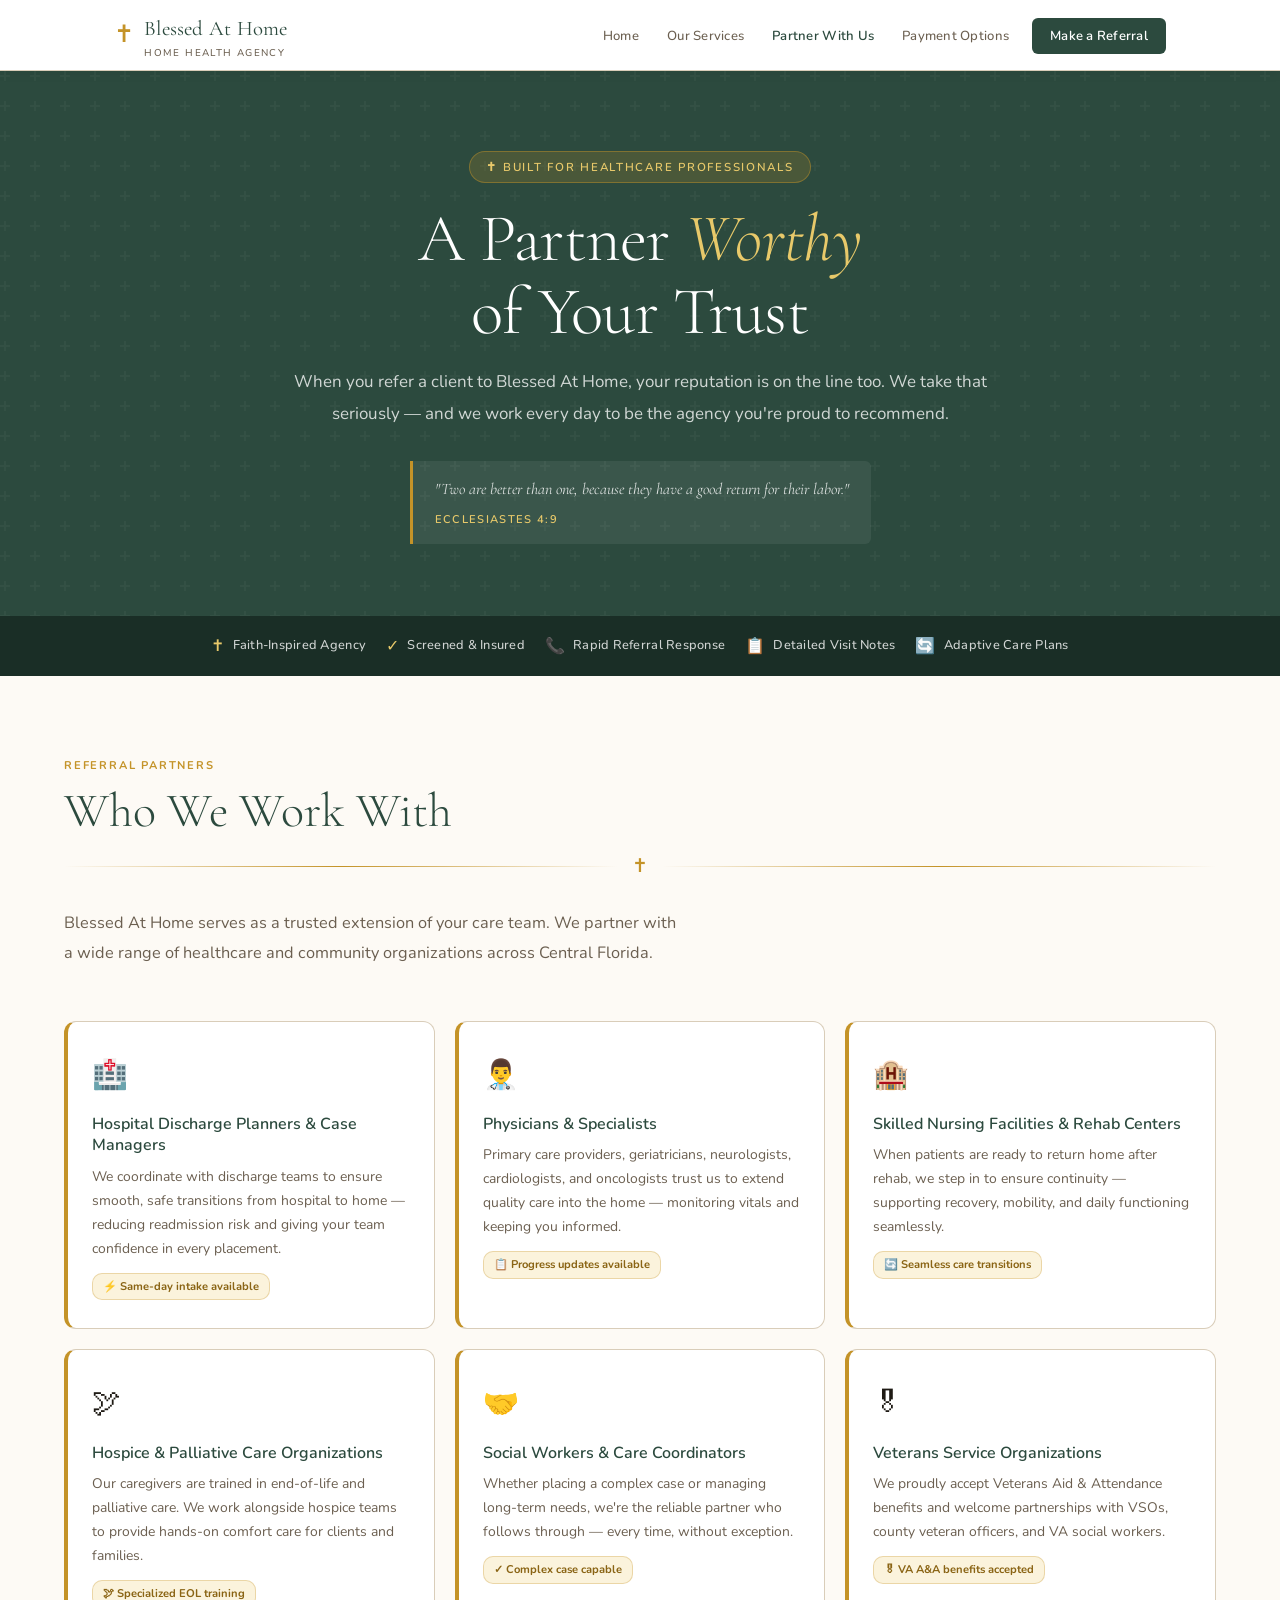
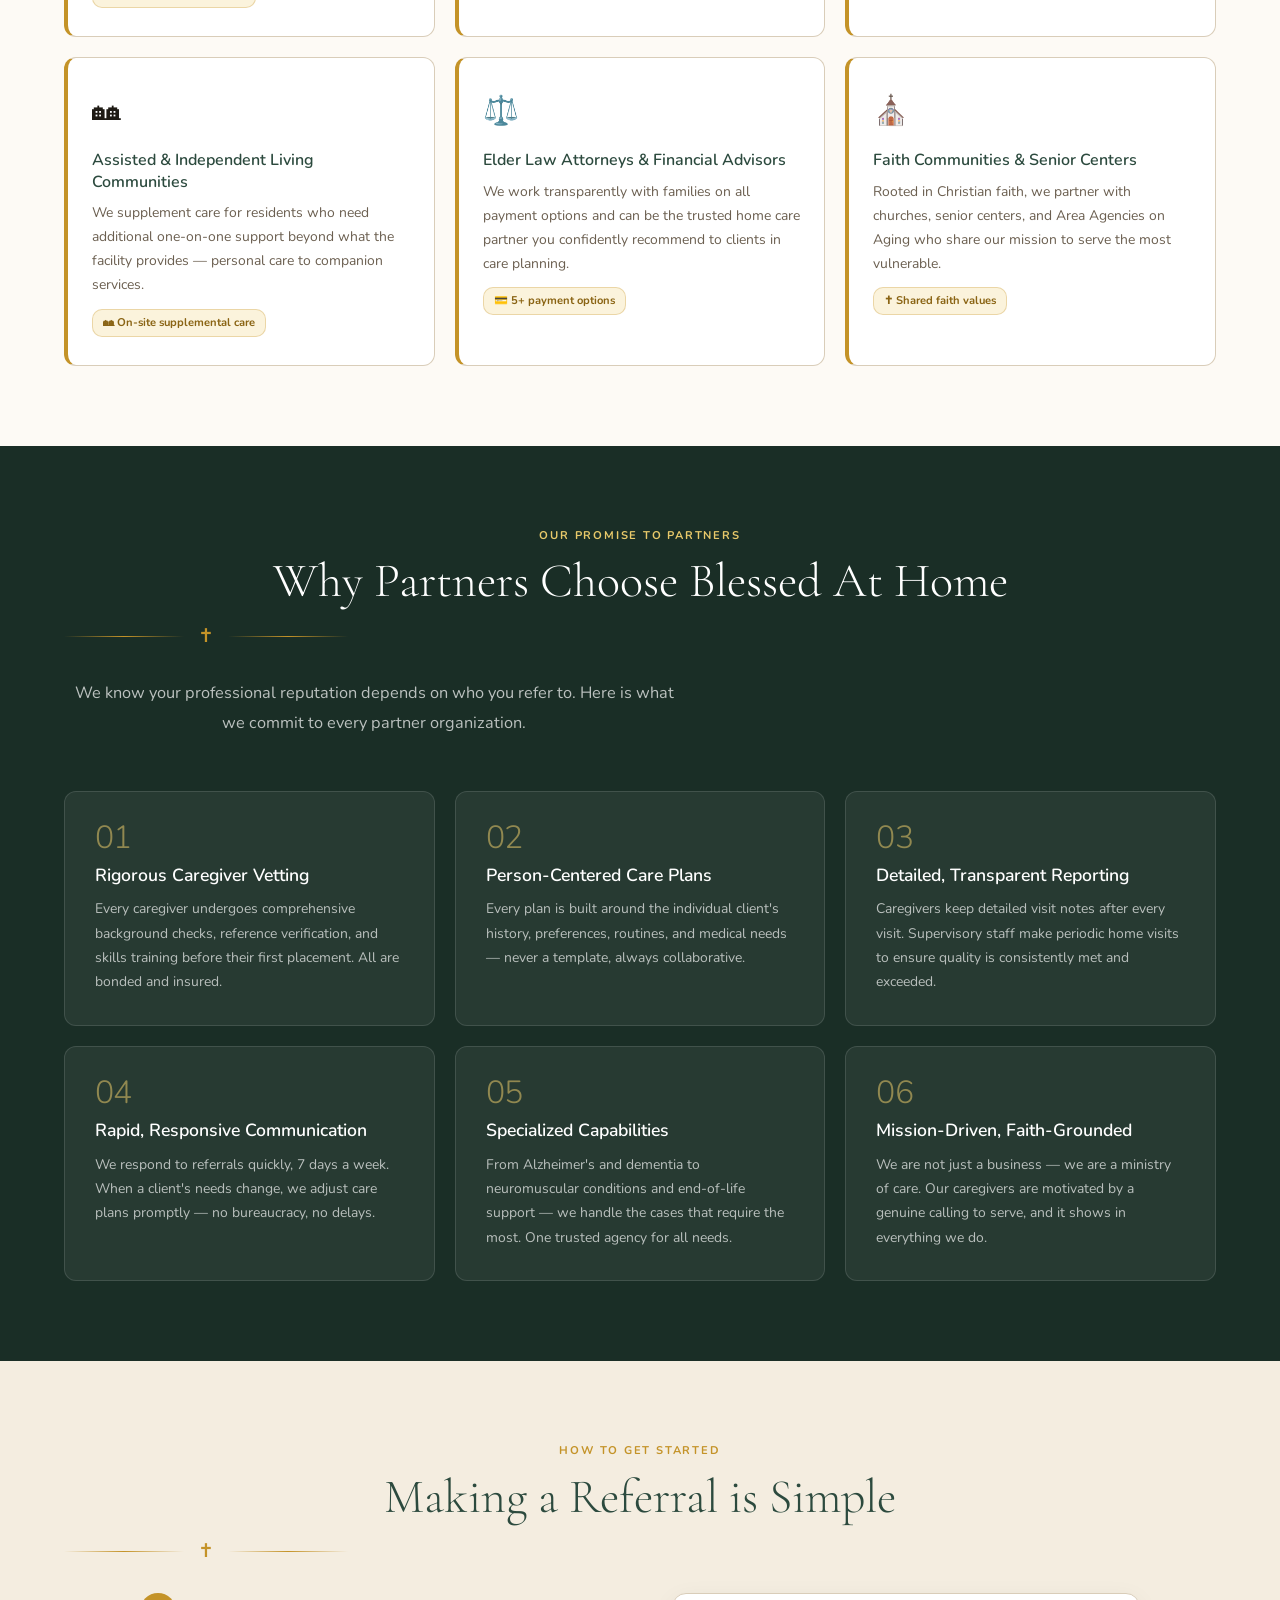
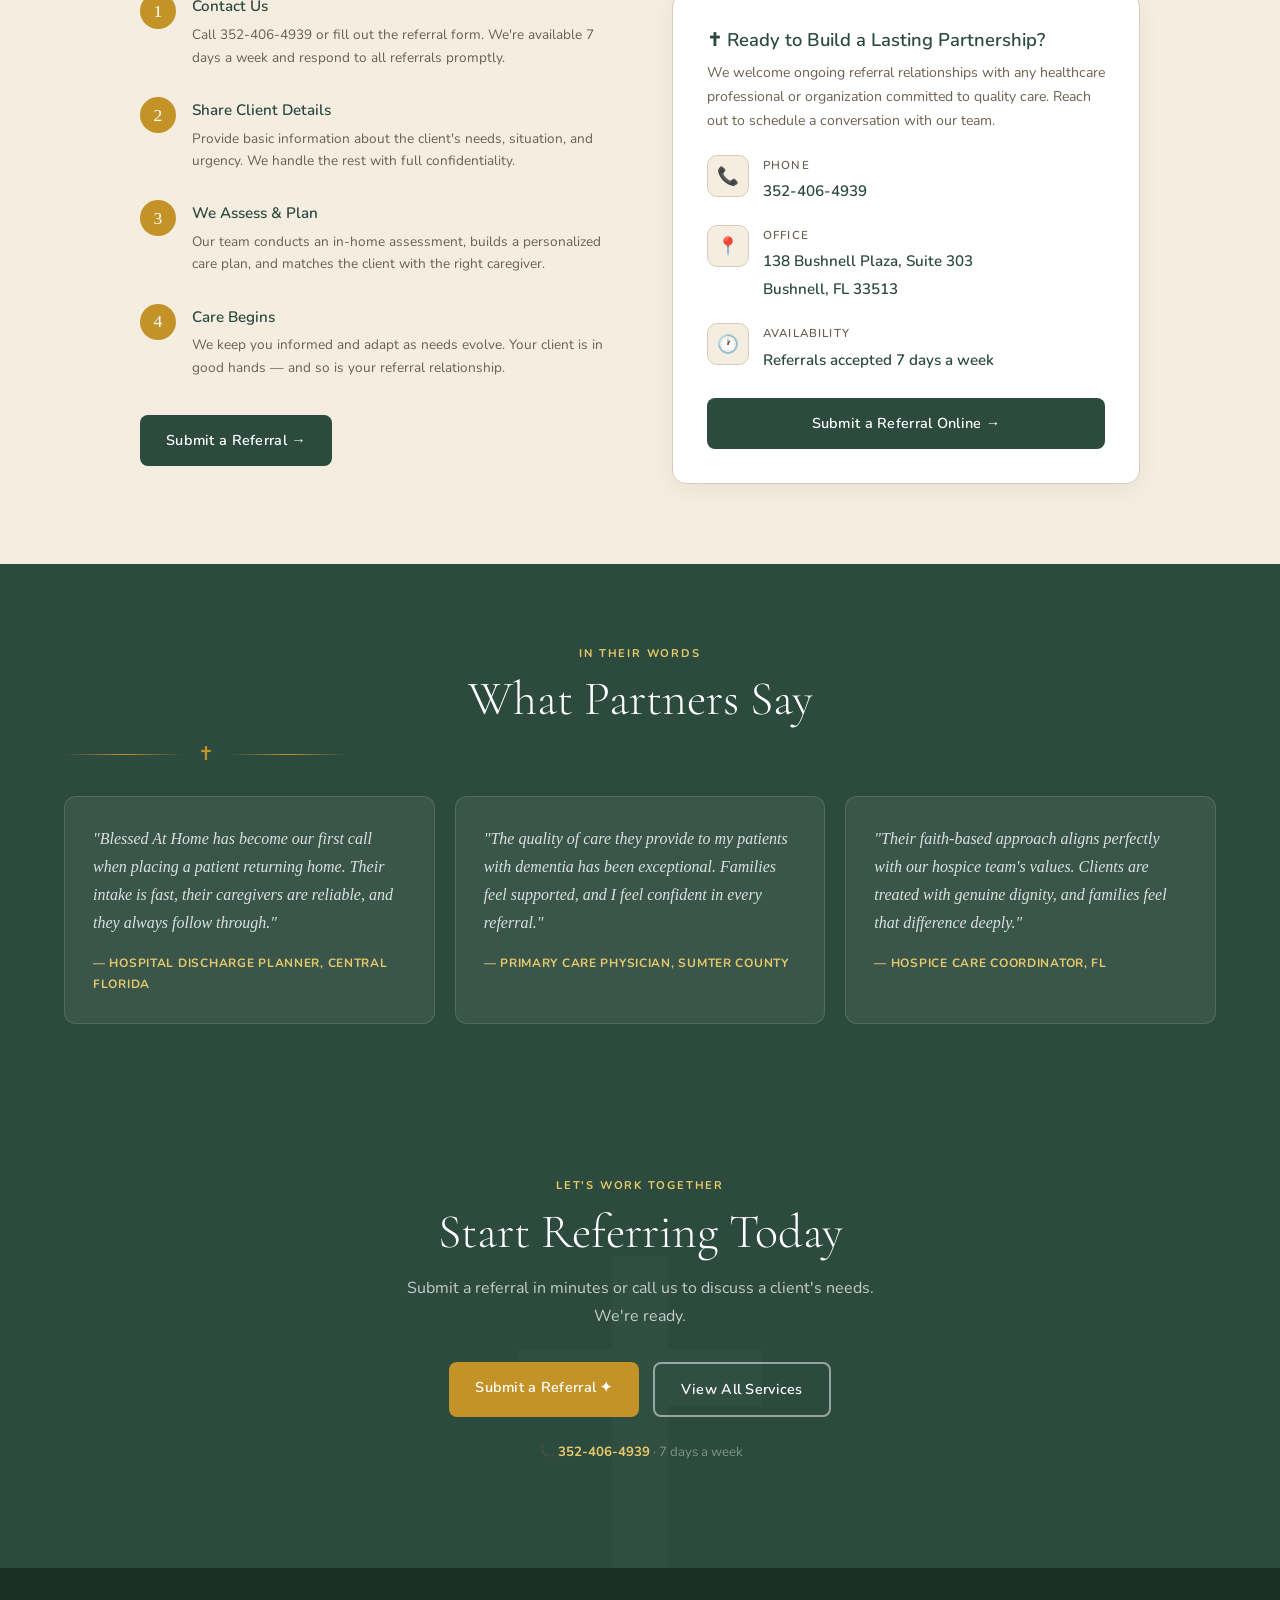
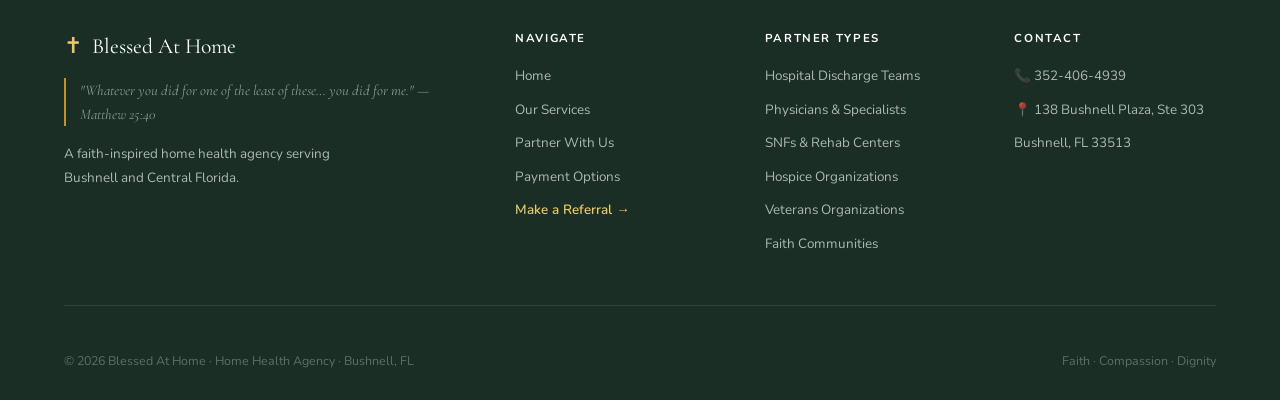
==== commit 63b131bd: "fix: responsive layout improvements across all pages" ====
--- a/partners.html
+++ b/partners.html
@@ -107,12 +107,16 @@
       margin-bottom: 16px;
     }
     .t-card .t-attr { font-size: 0.75rem; color: var(--gold-lt); font-weight: 700; letter-spacing: 0.06em; text-transform: uppercase; font-family: 'Nunito', sans-serif; }
-    @media(max-width:720px){ .how-layout { grid-template-columns: 1fr; gap: 36px; } }
+    @media(max-width:820px){ .how-layout { grid-template-columns: 1fr; gap: 32px; } }
     @media(max-width:680px){
       .partner-grid { grid-template-columns: 1fr; }
       .promise-grid { grid-template-columns: 1fr; }
       .testimonial-grid { grid-template-columns: 1fr; }
       .contact-panel { padding: 24px 20px; }
+    }
+    @media(max-width:400px){
+      .partner-card { padding: 22px 18px; }
+      .partner-card .pt-icon { font-size: 1.4rem; }
     }
   </style>
 </head>
--- a/site.css
+++ b/site.css
@@ -220,8 +220,9 @@
   display: flex;
   align-items: center;
   justify-content: center;
-  gap: 32px;
+  gap: 20px;
   flex-wrap: wrap;
+  overflow-x: hidden;
 }
 .trust-item {
   display: flex;
@@ -232,6 +233,7 @@
   font-weight: 500;
   color: rgba(255,255,255,0.8);
   letter-spacing: 0.02em;
+  white-space: nowrap;
 }
 .trust-dot { color: var(--gold-lt); font-size: 1rem; }
 
@@ -403,6 +405,20 @@
   font-weight: 600;
   color: var(--forest);
   margin-bottom: 0;
+}
+
+/* ══════════════════════════════════════
+   CARD GRIDS
+══════════════════════════════════════ */
+.card-grid {
+  display: grid;
+  grid-template-columns: repeat(auto-fill, minmax(280px, 1fr));
+  gap: 20px;
+}
+.card-grid-3 {
+  display: grid;
+  grid-template-columns: repeat(3, 1fr);
+  gap: 20px;
 }
 
 /* ══════════════════════════════════════
@@ -775,8 +791,21 @@
   h1 { font-size: clamp(2.2rem, 6vw, 3.2rem); }
   h2 { font-size: clamp(1.7rem, 4vw, 2.4rem); }
 
-  .trust-bar { gap: 18px; padding: 14px 4%; }
+  .trust-bar { gap: 14px; padding: 14px 4%; }
   .trust-item { font-size: 0.75rem; }
+
+  .card-grid-3 { grid-template-columns: repeat(2, 1fr); }
+}
+
+/* ══════════════════════════════════════
+   RESPONSIVE — MID-TABLET (≤768px)
+══════════════════════════════════════ */
+@media (max-width: 768px) {
+  .section { padding: 60px 4%; }
+  .trust-bar { gap: 10px; }
+  .trust-item { font-size: 0.73rem; }
+  .card-grid-3 { grid-template-columns: 1fr; }
+  .card-grid { grid-template-columns: 1fr; }
 }
 
 /* ══════════════════════════════════════
@@ -807,12 +836,16 @@
 
   /* Trust bar */
   .trust-bar {
-    gap: 10px;
+    gap: 8px;
     padding: 12px 4%;
     justify-content: flex-start;
+    overflow-x: auto;
+    -webkit-overflow-scrolling: touch;
+    scrollbar-width: none;
   }
-  .trust-item { font-size: 0.74rem; gap: 6px; }
-  .trust-dot { font-size: 0.85rem; }
+  .trust-bar::-webkit-scrollbar { display: none; }
+  .trust-item { font-size: 0.72rem; gap: 5px; flex-shrink: 0; }
+  .trust-dot { font-size: 0.8rem; }
 
   /* Forms */
   .form-row { grid-template-columns: 1fr; gap: 0; }
@@ -826,7 +859,7 @@
 
   /* Cards */
   .card-grid,
-  .card-grid-3 { grid-template-columns: 1fr; }
+  .card-grid-3 { grid-template-columns: 1fr !important; }
 
   /* Process */
   .process-row { grid-template-columns: 1fr 1fr; }
